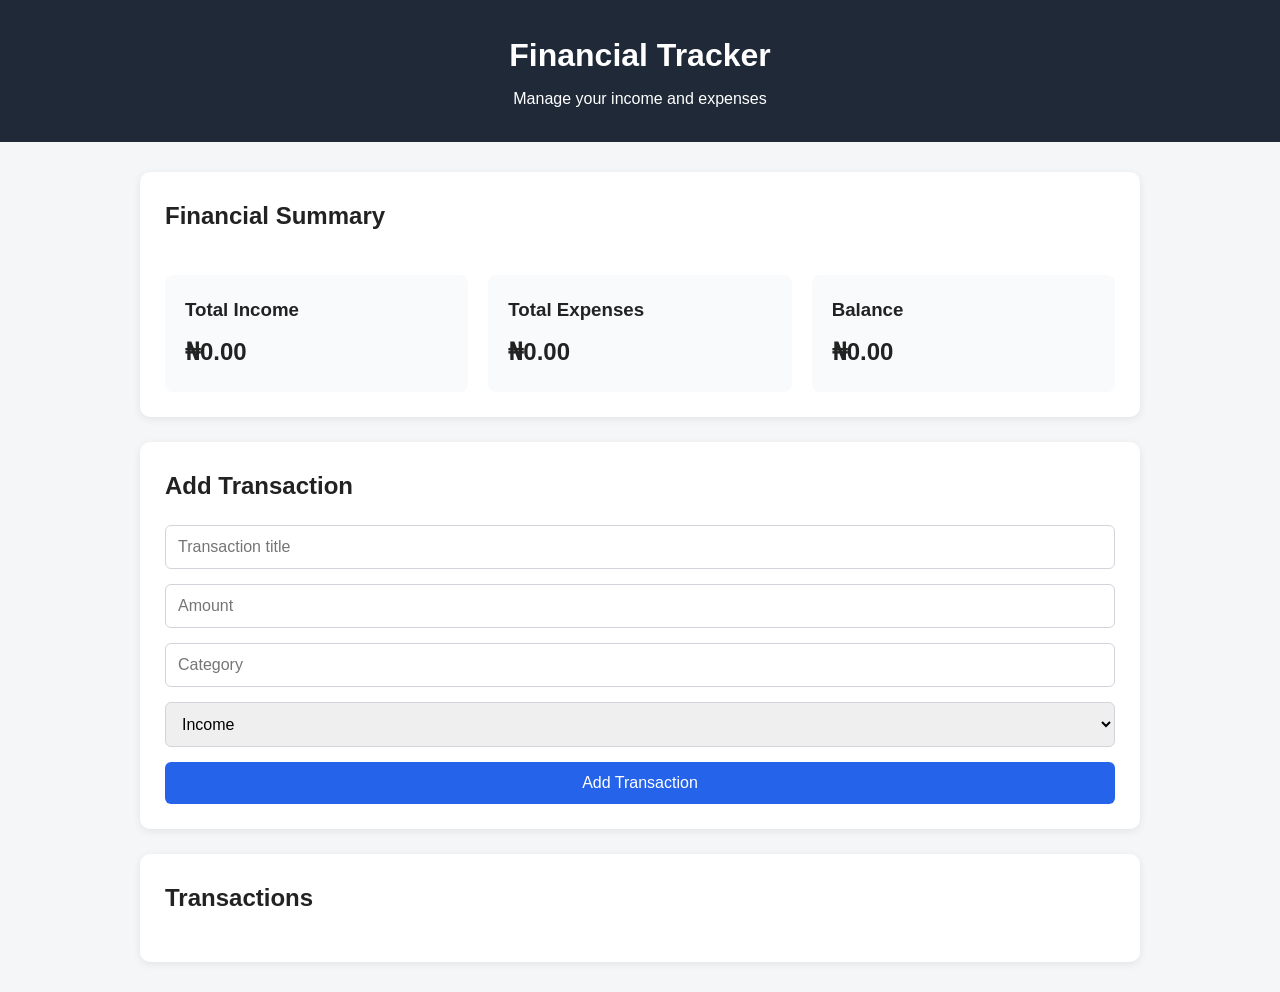
==== frontend/index.html @ e53321fd "frontend" ====
<!DOCTYPE html>
<html lang="en">
<head>
    <meta charset="UTF-8">
    <meta name="viewport" content="width=device-width, initial-scale=1.0">

    <title>Financial Tracker</title>

    <link rel="stylesheet" href="style.css">
</head>

  <body>

    <header>
        <h1>Financial Tracker</h1>
        <p>Manage your income and expenses</p>
    </header>

    <main>

        <section id="summary">
            <h2>Financial Summary</h2>

            <div>
                <h3>Total Income</h3>
                <p id="total-income">₦0.00</p>
            </div>

            <div>
                <h3>Total Expenses</h3>
                <p id="total-expenses">₦0.00</p>
            </div>

            <div>
                <h3>Balance</h3>
                <p id="balance">₦0.00</p>
            </div>
        </section>

        <section id="add-transaction">
            <h2>Add Transaction</h2>

            <form>
                <input
                    type="text"
                    name="title"
                    placeholder="Transaction title"
                >

                <input
                    type="number"
                    name="amount"
                    placeholder="Amount"
                >

                <input
                    type="text"
                    name="category"
                    placeholder="Category"
                >

                <select name="type">
                    <option value="income">Income</option>
                    <option value="expense">Expense</option>
                </select>

                <button type="submit">
                    Add Transaction
                </button>
            </form>
        </section>

        <section id="transactions">
            <h2>Transactions</h2>

            <div id="transaction-list"></div>
        </section>

    </main>

    <script src="app.js"></script>

</body>
</html
---- frontend/style.css ----
/* Reset the browser's default spacing */
* {
    box-sizing: border-box;
    margin: 0;
    padding: 0;
}

/* Basic page styling */
body {
    font-family: Arial, sans-serif;
    background: #f4f6f8;
    color: #222;
    line-height: 1.6;
}

/* Header */
header {
    background: #1f2937;
    color: white;
    text-align: center;
    padding: 30px 20px;
}

header h1 {
    margin-bottom: 5px;
}

/* Main content */
main {
    width: 90%;
    max-width: 1000px;
    margin: 30px auto;
}

/* All sections */
section {
    background: white;
    padding: 25px;
    margin-bottom: 25px;
    border-radius: 10px;
    box-shadow: 0 2px 8px rgba(0, 0, 0, 0.08);
}

section h2 {
    margin-bottom: 20px;
}

/* Summary */
#summary {
    display: grid;
    grid-template-columns: repeat(3, 1fr);
    gap: 20px;
}

#summary h2 {
    grid-column: 1 / -1;
}

#summary div {
    padding: 20px;
    border-radius: 8px;
    background: #f8fafc;
}

#summary h3 {
    margin-bottom: 8px;
}

#summary p {
    font-size: 24px;
    font-weight: bold;
}

/* Transaction form */
form {
    display: grid;
    gap: 15px;
}

input,
select,
button {
    width: 100%;
    padding: 12px;
    font-size: 16px;
    border: 1px solid #d1d5db;
    border-radius: 6px;
}

button {
    background: #2563eb;
    color: white;
    border: none;
    cursor: pointer;
}

button:hover {
    background: #1d4ed8;
}

/* Mobile layout */
@media (max-width: 700px) {
    #summary {
        grid-template-columns: 1fr;
    }
}
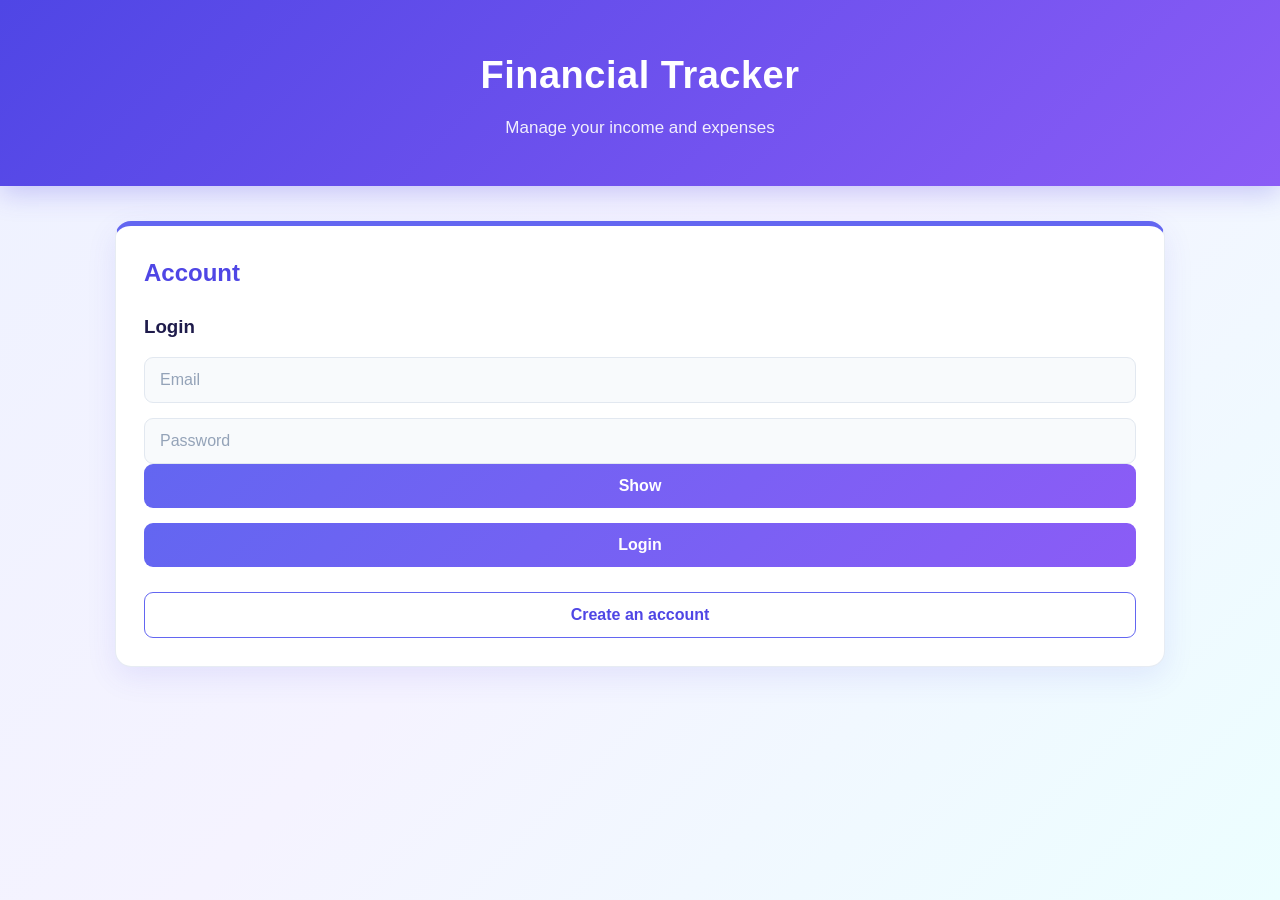
==== commit 536b3add: "Refactor frontend and add user authentication" ====
--- a/frontend/index.html
+++ b/frontend/index.html
@@ -1,5 +1,6 @@
 <!DOCTYPE html>
 <html lang="en">
+
 <head>
     <meta charset="UTF-8">
     <meta name="viewport" content="width=device-width, initial-scale=1.0">
@@ -9,7 +10,7 @@
     <link rel="stylesheet" href="style.css">
 </head>
 
-  <body>
+<body>
 
     <header>
         <h1>Financial Tracker</h1>
@@ -18,67 +19,251 @@
 
     <main>
 
-        <section id="summary">
-            <h2>Financial Summary</h2>
-
-            <div>
-                <h3>Total Income</h3>
-                <p id="total-income">₦0.00</p>
+        <!-- Account Section -->
+        <section id="account">
+
+            <h2>Account</h2>
+
+
+            <!-- Login Form -->
+            <div id="login-section">
+
+                <h3>Login</h3>
+
+                <form id="login-form">
+
+                    <input
+                        type="email"
+                        id="login-email"
+                        placeholder="Email"
+                        required
+                    >
+
+                    <div class="password-field">
+
+                        <input
+                            type="password"
+                            id="login-password"
+                            placeholder="Password"
+                            required
+                        >
+
+                        <button
+                            type="button"
+                            id="toggle-login-password"
+                        >
+                            Show
+                        </button>
+
+                    </div>
+
+                    <button type="submit">
+                        Login
+                    </button>
+
+                </form>
+
+                <p id="login-message"></p>
+
+                <button
+                    type="button"
+                    id="show-register-button"
+                >
+                    Create an account
+                </button>
+
             </div>
 
-            <div>
-                <h3>Total Expenses</h3>
-                <p id="total-expenses">₦0.00</p>
+
+            <!-- Register Form -->
+            <div id="register-section" hidden>
+
+                <h3>Create Account</h3>
+
+                <form id="register-form">
+
+                    <input
+                        type="text"
+                        id="register-name"
+                        placeholder="Full Name"
+                        required
+                    >
+
+                    <input
+                        type="email"
+                        id="register-email"
+                        placeholder="Email"
+                        required
+                    >
+
+                    <div class="password-field">
+
+                        <input
+                            type="password"
+                            id="register-password"
+                            placeholder="Password"
+                            required
+                        >
+
+                        <button
+                            type="button"
+                            id="toggle-register-password"
+                        >
+                            Show
+                        </button>
+
+                    </div>
+
+                    <button type="submit">
+                        Register
+                    </button>
+
+                </form>
+
+                <p id="register-message"></p>
+
+                <button
+                    type="button"
+                    id="show-login-button"
+                >
+                    Back to Login
+                </button>
+
             </div>
 
-            <div>
-                <h3>Balance</h3>
-                <p id="balance">₦0.00</p>
+
+            <!-- Logged-in Account -->
+            <div id="logged-in-section" hidden>
+
+                <p>
+                    Logged in as:
+                    <strong id="user-email"></strong>
+                </p>
+
+                <button
+                    type="button"
+                    id="logout-button"
+                >
+                    Logout
+                </button>
+
             </div>
+
         </section>
 
-        <section id="add-transaction">
-            <h2>Add Transaction</h2>
-
-            <form>
-                <input
-                    type="text"
-                    name="title"
-                    placeholder="Transaction title"
-                >
-
-                <input
-                    type="number"
-                    name="amount"
-                    placeholder="Amount"
-                >
-
-                <input
-                    type="text"
-                    name="category"
-                    placeholder="Category"
-                >
-
-                <select name="type">
-                    <option value="income">Income</option>
-                    <option value="expense">Expense</option>
-                </select>
-
-                <button type="submit">
-                    Add Transaction
-                </button>
-            </form>
-        </section>
-
-        <section id="transactions">
-            <h2>Transactions</h2>
-
-            <div id="transaction-list"></div>
-        </section>
+
+        <!-- Financial Dashboard -->
+        <div id="dashboard" hidden>
+
+
+            <!-- Financial Summary -->
+            <section id="summary">
+
+                <h2>Financial Summary</h2>
+
+                <div>
+                    <h3>Total Income</h3>
+                    <p id="total-income">₦0.00</p>
+                </div>
+
+                <div>
+                    <h3>Total Expenses</h3>
+                    <p id="total-expenses">₦0.00</p>
+                </div>
+
+                <div>
+                    <h3>Balance</h3>
+                    <p id="balance">₦0.00</p>
+                </div>
+
+            </section>
+
+
+            <!-- Transaction Form -->
+            <section id="add-transaction">
+
+                <h2 id="form-title">Add Transaction</h2>
+
+                <form id="transaction-form">
+
+                    <input
+                        type="text"
+                        id="title"
+                        name="title"
+                        placeholder="Transaction title"
+                        required
+                    >
+
+                    <input
+                        type="number"
+                        id="amount"
+                        name="amount"
+                        placeholder="Amount"
+                        min="0"
+                        step="0.01"
+                        required
+                    >
+
+                    <input
+                        type="text"
+                        id="category"
+                        name="category"
+                        placeholder="Category"
+                        required
+                    >
+
+                    <select
+                        id="type"
+                        name="type"
+                        required
+                    >
+
+                        <option value="income">
+                            Income
+                        </option>
+
+                        <option value="expense">
+                            Expense
+                        </option>
+
+                    </select>
+
+                    <button
+                        type="submit"
+                        id="submit-button"
+                    >
+                        Add Transaction
+                    </button>
+
+                    <button
+                        type="button"
+                        id="cancel-button"
+                        hidden
+                    >
+                        Cancel Edit
+                    </button>
+
+                </form>
+
+            </section>
+
+
+            <!-- Transaction History -->
+            <section id="transactions">
+
+                <h2>Transactions</h2>
+
+                <div id="transaction-list"></div>
+
+            </section>
+
+        </div>
 
     </main>
 
-    <script src="app.js"></script>
-
+    <script src="js/utils.js"></script>
+    <script src="js/transactions.js"></script>
+    <script src="js/auth.js"></script>
 </body>
-</html+
+</html>
--- a/frontend/style.css
+++ b/frontend/style.css
@@ -1,106 +1,616 @@
-/* Reset the browser's default spacing */
+/* ================================
+   RESET
+================================ */
+
 * {
     box-sizing: border-box;
     margin: 0;
     padding: 0;
 }
 
-/* Basic page styling */
+
+/* ================================
+   COLOR VARIABLES
+================================ */
+
+:root {
+    --primary: #6366f1;
+    --primary-dark: #4f46e5;
+    --secondary: #8b5cf6;
+
+    --income: #10b981;
+    --expense: #ef4444;
+    --balance: #06b6d4;
+
+    --dark: #1e1b4b;
+    --text: #334155;
+    --muted: #64748b;
+
+    --background: #eef2ff;
+    --card: #ffffff;
+    --border: #e2e8f0;
+
+    --shadow: 0 10px 30px rgba(79, 70, 229, 0.10);
+}
+
+
+/* ================================
+   BODY
+================================ */
+
 body {
     font-family: Arial, sans-serif;
-    background: #f4f6f8;
-    color: #222;
+
+    background:
+        linear-gradient(
+            135deg,
+            #eef2ff 0%,
+            #f5f3ff 50%,
+            #ecfeff 100%
+        );
+
+    color: var(--text);
+
     line-height: 1.6;
-}
-
-/* Header */
+
+    min-height: 100vh;
+}
+
+
+/* ================================
+   HEADER
+================================ */
+
 header {
-    background: #1f2937;
+    background:
+        linear-gradient(
+            135deg,
+            var(--primary-dark),
+            var(--secondary)
+        );
+
     color: white;
+
     text-align: center;
-    padding: 30px 20px;
+
+    padding: 45px 20px;
+
+    box-shadow:
+        0 8px 25px rgba(79, 70, 229, 0.25);
 }
 
 header h1 {
-    margin-bottom: 5px;
-}
-
-/* Main content */
+    font-size: 38px;
+
+    margin-bottom: 8px;
+
+    letter-spacing: 0.5px;
+}
+
+header p {
+    font-size: 17px;
+
+    opacity: 0.9;
+}
+
+
+/* ================================
+   MAIN CONTENT
+================================ */
+
 main {
-    width: 90%;
-    max-width: 1000px;
-    margin: 30px auto;
-}
-
-/* All sections */
+    width: 92%;
+
+    max-width: 1050px;
+
+    margin: 35px auto;
+}
+
+
+/* ================================
+   ALL SECTIONS
+================================ */
+
 section {
-    background: white;
-    padding: 25px;
+    background: var(--card);
+
+    padding: 28px;
+
     margin-bottom: 25px;
-    border-radius: 10px;
-    box-shadow: 0 2px 8px rgba(0, 0, 0, 0.08);
+
+    border-radius: 16px;
+
+    border: 1px solid rgba(226, 232, 240, 0.8);
+
+    box-shadow: var(--shadow);
 }
 
 section h2 {
+    color: var(--dark);
+
     margin-bottom: 20px;
-}
-
-/* Summary */
-#summary {
-    display: grid;
-    grid-template-columns: repeat(3, 1fr);
-    gap: 20px;
-}
-
-#summary h2 {
-    grid-column: 1 / -1;
-}
-
-#summary div {
-    padding: 20px;
-    border-radius: 8px;
-    background: #f8fafc;
-}
-
-#summary h3 {
-    margin-bottom: 8px;
-}
-
-#summary p {
+
     font-size: 24px;
-    font-weight: bold;
-}
-
-/* Transaction form */
+}
+
+
+/* ================================
+   ACCOUNT
+================================ */
+
+#account {
+    border-top: 5px solid var(--primary);
+}
+
+#account h2 {
+    color: var(--primary-dark);
+}
+
+#account h3 {
+    color: var(--dark);
+
+    margin-bottom: 15px;
+}
+
+
+/* ================================
+   FORMS
+================================ */
+
 form {
     display: grid;
+
     gap: 15px;
 }
+
 
 input,
 select,
 button {
     width: 100%;
-    padding: 12px;
+
+    padding: 13px 15px;
+
     font-size: 16px;
-    border: 1px solid #d1d5db;
-    border-radius: 6px;
-}
+
+    border-radius: 9px;
+}
+
+
+input,
+select {
+    background: #f8fafc;
+
+    color: var(--text);
+
+    border: 1px solid var(--border);
+
+    transition:
+        border-color 0.2s,
+        box-shadow 0.2s,
+        background 0.2s;
+}
+
+
+input::placeholder {
+    color: #94a3b8;
+}
+
+
+input:focus,
+select:focus {
+    outline: none;
+
+    background: white;
+
+    border-color: var(--primary);
+
+    box-shadow:
+        0 0 0 4px rgba(99, 102, 241, 0.12);
+}
+
+
+/* ================================
+   BUTTONS
+================================ */
 
 button {
-    background: #2563eb;
+    background:
+        linear-gradient(
+            135deg,
+            var(--primary),
+            var(--secondary)
+        );
+
     color: white;
+
     border: none;
+
     cursor: pointer;
+
+    font-weight: bold;
+
+    transition:
+        transform 0.2s,
+        box-shadow 0.2s,
+        opacity 0.2s;
 }
 
 button:hover {
-    background: #1d4ed8;
-}
-
-/* Mobile layout */
+    transform: translateY(-2px);
+
+    box-shadow:
+        0 7px 18px rgba(99, 102, 241, 0.25);
+}
+
+button:active {
+    transform: translateY(0);
+}
+
+
+/* ================================
+   ACCOUNT BUTTONS
+================================ */
+
+#show-register-button,
+#show-login-button {
+    margin-top: 15px;
+
+    background: transparent;
+
+    color: var(--primary-dark);
+
+    border: 1px solid var(--primary);
+}
+
+#show-register-button:hover,
+#show-login-button:hover {
+    background: #eef2ff;
+
+    box-shadow: none;
+}
+
+
+/* ================================
+   LOGGED-IN ACCOUNT
+================================ */
+
+#logged-in-section {
+    background:
+        linear-gradient(
+            135deg,
+            #ecfdf5,
+            #f0fdfa
+        );
+
+    border: 1px solid #a7f3d0;
+}
+
+#logged-in-section p {
+    margin-bottom: 15px;
+
+    color: var(--text);
+}
+
+
+/* ================================
+   FINANCIAL SUMMARY
+================================ */
+
+#summary {
+    display: grid;
+
+    grid-template-columns:
+        repeat(3, 1fr);
+
+    gap: 20px;
+
+    background: transparent;
+
+    border: none;
+
+    box-shadow: none;
+
+    padding: 0;
+}
+
+#summary h2 {
+    grid-column: 1 / -1;
+
+    color: var(--dark);
+
+    padding-left: 5px;
+}
+
+
+/* Summary cards */
+
+#summary div {
+    padding: 24px;
+
+    border-radius: 16px;
+
+    background: white;
+
+    box-shadow: var(--shadow);
+
+    border-left: 5px solid var(--primary);
+
+    transition:
+        transform 0.2s,
+        box-shadow 0.2s;
+}
+
+#summary div:hover {
+    transform: translateY(-4px);
+
+    box-shadow:
+        0 14px 30px rgba(79, 70, 229, 0.15);
+}
+
+
+/* Income */
+
+#summary div:nth-of-type(1) {
+    border-left-color: var(--income);
+
+    background:
+        linear-gradient(
+            135deg,
+            #ffffff,
+            #ecfdf5
+        );
+}
+
+
+/* Expenses */
+
+#summary div:nth-of-type(2) {
+    border-left-color: var(--expense);
+
+    background:
+        linear-gradient(
+            135deg,
+            #ffffff,
+            #fff1f2
+        );
+}
+
+
+/* Balance */
+
+#summary div:nth-of-type(3) {
+    border-left-color: var(--balance);
+
+    background:
+        linear-gradient(
+            135deg,
+            #ffffff,
+            #ecfeff
+        );
+}
+
+
+#summary h3 {
+    margin-bottom: 8px;
+
+    color: var(--muted);
+
+    font-size: 15px;
+
+    text-transform: uppercase;
+
+    letter-spacing: 0.5px;
+}
+
+
+#summary p {
+    font-size: 25px;
+
+    font-weight: bold;
+
+    color: var(--dark);
+}
+
+
+/* ================================
+   TRANSACTION FORM
+================================ */
+
+#add-transaction {
+    border-top: 5px solid var(--secondary);
+}
+
+#form-title {
+    color: var(--secondary);
+}
+
+
+/* ================================
+   TRANSACTION HISTORY
+================================ */
+
+#transactions {
+    border-top: 5px solid var(--primary);
+}
+
+#transaction-list {
+    display: grid;
+
+    gap: 15px;
+}
+
+
+/* Transaction card */
+
+.transaction-item {
+    padding: 20px;
+
+    border: 1px solid var(--border);
+
+    border-radius: 12px;
+
+    background:
+        linear-gradient(
+            135deg,
+            #ffffff,
+            #f8fafc
+        );
+
+    transition:
+        transform 0.2s,
+        box-shadow 0.2s;
+}
+
+.transaction-item:hover {
+    transform: translateY(-3px);
+
+    box-shadow:
+        0 8px 22px rgba(15, 23, 42, 0.08);
+}
+
+
+.transaction-item h3 {
+    margin-bottom: 12px;
+
+    color: var(--dark);
+
+    font-size: 19px;
+}
+
+
+.transaction-item p {
+    margin-bottom: 6px;
+
+    color: var(--muted);
+}
+
+
+/* ================================
+   TRANSACTION BUTTONS
+================================ */
+
+.transaction-buttons {
+    display: flex;
+
+    gap: 10px;
+
+    margin-top: 16px;
+}
+
+
+.transaction-buttons button {
+    width: auto;
+
+    padding: 10px 20px;
+}
+
+
+/* Edit */
+
+.edit-button {
+    background:
+        linear-gradient(
+            135deg,
+            #6366f1,
+            #8b5cf6
+        );
+}
+
+
+/* Delete */
+
+.delete-button {
+    background:
+        linear-gradient(
+            135deg,
+            #ef4444,
+            #f43f5e
+        );
+}
+
+.delete-button:hover {
+    background:
+        linear-gradient(
+            135deg,
+            #dc2626,
+            #e11d48
+        );
+}
+
+
+/* ================================
+   CANCEL BUTTON
+================================ */
+
+#cancel-button {
+    background:
+        linear-gradient(
+            135deg,
+            #64748b,
+            #475569
+        );
+}
+
+#cancel-button:hover {
+    background:
+        linear-gradient(
+            135deg,
+            #475569,
+            #334155
+        );
+}
+
+
+/* ================================
+   MESSAGES
+================================ */
+
+#login-message,
+#register-message {
+    margin-top: 10px;
+
+    color: var(--primary-dark);
+
+    font-weight: bold;
+}
+
+
+/* ================================
+   MOBILE LAYOUT
+================================ */
+
 @media (max-width: 700px) {
+
+    header {
+        padding: 35px 15px;
+    }
+
+    header h1 {
+        font-size: 30px;
+    }
+
+    main {
+        width: 94%;
+    }
+
+    section {
+        padding: 20px;
+    }
+
     #summary {
         grid-template-columns: 1fr;
     }
+
+    #summary h2 {
+        grid-column: auto;
+    }
+
+    .transaction-buttons {
+        flex-direction: column;
+    }
+
+    .transaction-buttons button {
+        width: 100%;
+    }
 }
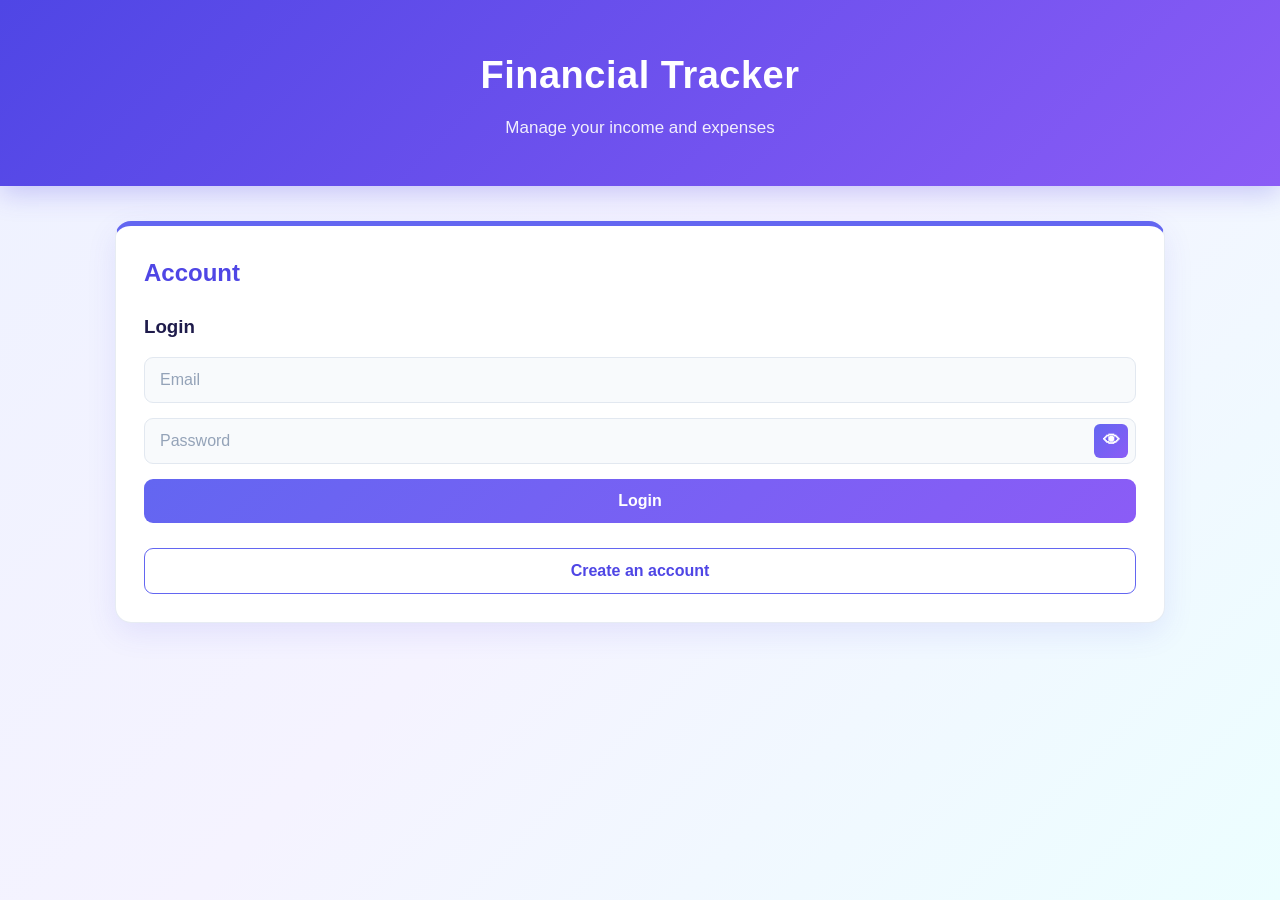
==== commit f0d28f5e: "Add admin dashboard and role management" ====
--- a/frontend/index.html
+++ b/frontend/index.html
@@ -1,269 +1,269 @@
 <!DOCTYPE html>
+
 <html lang="en">
 
 <head>
     <meta charset="UTF-8">
     <meta name="viewport" content="width=device-width, initial-scale=1.0">
 
-    <title>Financial Tracker</title>
-
-    <link rel="stylesheet" href="style.css">
+<title>Financial Tracker</title>
+
+<link rel="stylesheet" href="style.css">
+
 </head>
 
 <body>
 
-    <header>
-        <h1>Financial Tracker</h1>
-        <p>Manage your income and expenses</p>
-    </header>
-
-    <main>
-
-        <!-- Account Section -->
-        <section id="account">
-
-            <h2>Account</h2>
-
-
-            <!-- Login Form -->
-            <div id="login-section">
-
-                <h3>Login</h3>
-
-                <form id="login-form">
+<header>
+    <h1>Financial Tracker</h1>
+    <p>Manage your income and expenses</p>
+</header>
+
+<main>
+
+    <!-- Account Section -->
+    <section id="account">
+
+        <h2>Account</h2>
+
+        <!-- Login Form -->
+        <div id="login-section">
+
+            <h3>Login</h3>
+
+            <form id="login-form">
+
+                <input
+                    type="email"
+                    id="login-email"
+                    placeholder="Email"
+                    required
+                >
+
+                <div class="password-field">
 
                     <input
-                        type="email"
-                        id="login-email"
-                        placeholder="Email"
+                        type="password"
+                        id="login-password"
+                        placeholder="Password"
                         required
                     >
 
-                    <div class="password-field">
-
-                        <input
-                            type="password"
-                            id="login-password"
-                            placeholder="Password"
-                            required
-                        >
-
-                        <button
-                            type="button"
-                            id="toggle-login-password"
-                        >
-                            Show
-                        </button>
-
-                    </div>
-
-                    <button type="submit">
-                        Login
+                    <button
+                        type="button"
+                        id="toggle-login-password"
+                        class="password-toggle"
+                        aria-label="Show password"
+                    >
+                        👁
                     </button>
 
-                </form>
-
-                <p id="login-message"></p>
+                </div>
+
+                <button type="submit">
+                    Login
+                </button>
+
+            </form>
+
+            <p id="login-message"></p>
+
+            <button
+                type="button"
+                id="show-register-button"
+            >
+                Create an account
+            </button>
+
+        </div>
+
+        <!-- Register Form -->
+        <div id="register-section" hidden>
+
+            <h3>Create Account</h3>
+
+            <form id="register-form">
+
+                <input
+                    type="text"
+                    id="register-name"
+                    placeholder="Full Name"
+                    required
+                >
+
+                <input
+                    type="email"
+                    id="register-email"
+                    placeholder="Email"
+                    required
+                >
+
+                <div class="password-field">
+
+                    <input
+                        type="password"
+                        id="register-password"
+                        placeholder="Password"
+                        required
+                    >
+
+                    <button
+                        type="button"
+                        id="toggle-register-password"
+                        class="password-toggle"
+                        aria-label="Show password"
+                    >
+                        👁
+                    </button>
+
+                </div>
+
+                <button type="submit">
+                    Register
+                </button>
+
+            </form>
+
+            <p id="register-message"></p>
+
+            <button
+                type="button"
+                id="show-login-button"
+            >
+                Back to Login
+            </button>
+
+        </div>
+
+        <!-- Logged-in Account -->
+        <div id="logged-in-section" hidden>
+
+            <p>
+                Welcome,
+                <strong id="user-email"></strong>
+            </p>
+
+            <button
+                type="button"
+                id="logout-button"
+            >
+                Logout
+            </button>
+
+        </div>
+
+    </section>
+
+    <!-- Financial Dashboard -->
+    <div id="dashboard" hidden>
+
+        <!-- Financial Summary -->
+        <section id="summary">
+
+            <h2>Financial Summary</h2>
+
+            <div>
+                <h3>Total Income</h3>
+                <p id="total-income">₦0.00</p>
+            </div>
+
+            <div>
+                <h3>Total Expenses</h3>
+                <p id="total-expenses">₦0.00</p>
+            </div>
+
+            <div>
+                <h3>Balance</h3>
+                <p id="balance">₦0.00</p>
+            </div>
+
+        </section>
+
+        <!-- Transaction Form -->
+        <section id="add-transaction">
+
+            <h2 id="form-title">Add Transaction</h2>
+
+            <form id="transaction-form">
+
+                <input
+                    type="text"
+                    id="title"
+                    name="title"
+                    placeholder="Transaction title"
+                    required
+                >
+
+                <input
+                    type="number"
+                    id="amount"
+                    name="amount"
+                    placeholder="Amount"
+                    min="0"
+                    step="0.01"
+                    required
+                >
+
+                <input
+                    type="text"
+                    id="category"
+                    name="category"
+                    placeholder="Category"
+                    required
+                >
+
+                <select
+                    id="type"
+                    name="type"
+                    required
+                >
+
+                    <option value="income">
+                        Income
+                    </option>
+
+                    <option value="expense">
+                        Expense
+                    </option>
+
+                </select>
+
+                <button
+                    type="submit"
+                    id="submit-button"
+                >
+                    Add Transaction
+                </button>
 
                 <button
                     type="button"
-                    id="show-register-button"
-                >
-                    Create an account
-                </button>
-
-            </div>
-
-
-            <!-- Register Form -->
-            <div id="register-section" hidden>
-
-                <h3>Create Account</h3>
-
-                <form id="register-form">
-
-                    <input
-                        type="text"
-                        id="register-name"
-                        placeholder="Full Name"
-                        required
-                    >
-
-                    <input
-                        type="email"
-                        id="register-email"
-                        placeholder="Email"
-                        required
-                    >
-
-                    <div class="password-field">
-
-                        <input
-                            type="password"
-                            id="register-password"
-                            placeholder="Password"
-                            required
-                        >
-
-                        <button
-                            type="button"
-                            id="toggle-register-password"
-                        >
-                            Show
-                        </button>
-
-                    </div>
-
-                    <button type="submit">
-                        Register
-                    </button>
-
-                </form>
-
-                <p id="register-message"></p>
-
-                <button
-                    type="button"
-                    id="show-login-button"
-                >
-                    Back to Login
-                </button>
-
-            </div>
-
-
-            <!-- Logged-in Account -->
-            <div id="logged-in-section" hidden>
-
-                <p>
-                    Logged in as:
-                    <strong id="user-email"></strong>
-                </p>
-
-                <button
-                    type="button"
-                    id="logout-button"
-                >
-                    Logout
-                </button>
-
-            </div>
+                    id="cancel-button"
+                    hidden
+                >
+                    Cancel Edit
+                </button>
+
+            </form>
 
         </section>
 
-
-        <!-- Financial Dashboard -->
-        <div id="dashboard" hidden>
-
-
-            <!-- Financial Summary -->
-            <section id="summary">
-
-                <h2>Financial Summary</h2>
-
-                <div>
-                    <h3>Total Income</h3>
-                    <p id="total-income">₦0.00</p>
-                </div>
-
-                <div>
-                    <h3>Total Expenses</h3>
-                    <p id="total-expenses">₦0.00</p>
-                </div>
-
-                <div>
-                    <h3>Balance</h3>
-                    <p id="balance">₦0.00</p>
-                </div>
-
-            </section>
-
-
-            <!-- Transaction Form -->
-            <section id="add-transaction">
-
-                <h2 id="form-title">Add Transaction</h2>
-
-                <form id="transaction-form">
-
-                    <input
-                        type="text"
-                        id="title"
-                        name="title"
-                        placeholder="Transaction title"
-                        required
-                    >
-
-                    <input
-                        type="number"
-                        id="amount"
-                        name="amount"
-                        placeholder="Amount"
-                        min="0"
-                        step="0.01"
-                        required
-                    >
-
-                    <input
-                        type="text"
-                        id="category"
-                        name="category"
-                        placeholder="Category"
-                        required
-                    >
-
-                    <select
-                        id="type"
-                        name="type"
-                        required
-                    >
-
-                        <option value="income">
-                            Income
-                        </option>
-
-                        <option value="expense">
-                            Expense
-                        </option>
-
-                    </select>
-
-                    <button
-                        type="submit"
-                        id="submit-button"
-                    >
-                        Add Transaction
-                    </button>
-
-                    <button
-                        type="button"
-                        id="cancel-button"
-                        hidden
-                    >
-                        Cancel Edit
-                    </button>
-
-                </form>
-
-            </section>
-
-
-            <!-- Transaction History -->
-            <section id="transactions">
-
-                <h2>Transactions</h2>
-
-                <div id="transaction-list"></div>
-
-            </section>
-
-        </div>
-
-    </main>
-
-    <script src="js/utils.js"></script>
-    <script src="js/transactions.js"></script>
-    <script src="js/auth.js"></script>
+        <!-- Transaction History -->
+        <section id="transactions">
+
+            <h2>Transactions</h2>
+
+            <div id="transaction-list"></div>
+
+        </section>
+
+    </div>
+
+</main>
+
+<script src="js/utils.js"></script>
+<script src="js/transactions.js"></script>
+<script src="js/auth.js"></script>
+
 </body>
 
-</html>+</html>
--- a/frontend/style.css
+++ b/frontend/style.css
@@ -163,7 +163,6 @@
     gap: 15px;
 }
 
-
 input,
 select,
 button {
@@ -176,7 +175,6 @@
     border-radius: 9px;
 }
 
-
 input,
 select {
     background: #f8fafc;
@@ -191,11 +189,9 @@
         background 0.2s;
 }
 
-
 input::placeholder {
     color: #94a3b8;
 }
-
 
 input:focus,
 select:focus {
@@ -403,7 +399,6 @@
     letter-spacing: 0.5px;
 }
 
-
 #summary p {
     font-size: 25px;
 
@@ -469,7 +464,6 @@
         0 8px 22px rgba(15, 23, 42, 0.08);
 }
 
-
 .transaction-item h3 {
     margin-bottom: 12px;
 
@@ -478,7 +472,6 @@
     font-size: 19px;
 }
 
-
 .transaction-item p {
     margin-bottom: 6px;
 
@@ -497,7 +490,6 @@
 
     margin-top: 16px;
 }
-
 
 .transaction-buttons button {
     width: auto;
@@ -577,6 +569,163 @@
 
 
 /* ================================
+   PASSWORD FIELD
+================================ */
+
+.password-field {
+    position: relative;
+}
+
+.password-field input {
+    width: 100%;
+
+    padding-right: 48px;
+}
+
+.password-toggle {
+    position: absolute;
+
+    right: 8px;
+    top: 50%;
+
+    transform: translateY(-50%);
+
+    width: 34px;
+    height: 34px;
+
+    padding: 0;
+
+    border: none;
+    border-radius: 6px;
+
+    background-color: #e8e8e8;
+
+    cursor: pointer;
+
+    display: flex;
+
+    align-items: center;
+    justify-content: center;
+
+    font-size: 17px;
+}
+
+.password-toggle:hover {
+    background-color: #d5d5d5;
+}
+
+
+/* ================================
+   ADMIN STATISTICS
+================================ */
+
+#statistics-container {
+    display: grid;
+
+    grid-template-columns:
+        repeat(3, 1fr);
+
+    gap: 20px;
+}
+
+.stat-card {
+    padding: 22px;
+
+    border-radius: 14px;
+
+    background:
+        linear-gradient(
+            135deg,
+            #ffffff,
+            #f8fafc
+        );
+
+    border: 1px solid var(--border);
+
+    box-shadow: var(--shadow);
+
+    transition:
+        transform 0.2s,
+        box-shadow 0.2s;
+}
+
+.stat-card:hover {
+    transform: translateY(-4px);
+
+    box-shadow:
+        0 14px 30px rgba(79, 70, 229, 0.15);
+}
+
+.stat-card h3 {
+    margin-bottom: 8px;
+
+    color: var(--muted);
+
+    font-size: 14px;
+
+    text-transform: uppercase;
+
+    letter-spacing: 0.5px;
+}
+
+.stat-card p {
+    font-size: 24px;
+
+    font-weight: bold;
+
+    color: var(--dark);
+}
+
+
+/* ================================
+   ADMIN USER MANAGEMENT
+================================ */
+
+#user-management {
+    overflow-x: auto;
+}
+
+#users-container {
+    overflow-x: auto;
+}
+
+#users-container table {
+    width: 100%;
+
+    border-collapse: collapse;
+
+    margin-top: 15px;
+}
+
+#users-container th,
+#users-container td {
+    padding: 12px 10px;
+
+    text-align: left;
+
+    border-bottom: 1px solid var(--border);
+}
+
+#users-container th {
+    background: #f8fafc;
+
+    color: var(--dark);
+
+    font-size: 14px;
+}
+
+#users-container td {
+    color: var(--text);
+
+    font-size: 14px;
+}
+
+#users-container tr:hover {
+    background: #f8fafc;
+}
+
+
+/* ================================
    MOBILE LAYOUT
 ================================ */
 
@@ -606,6 +755,10 @@
         grid-column: auto;
     }
 
+    #statistics-container {
+        grid-template-columns: 1fr;
+    }
+
     .transaction-buttons {
         flex-direction: column;
     }
@@ -613,4 +766,8 @@
     .transaction-buttons button {
         width: 100%;
     }
-}+
+    #users-container {
+        overflow-x: auto;
+    }
+}
